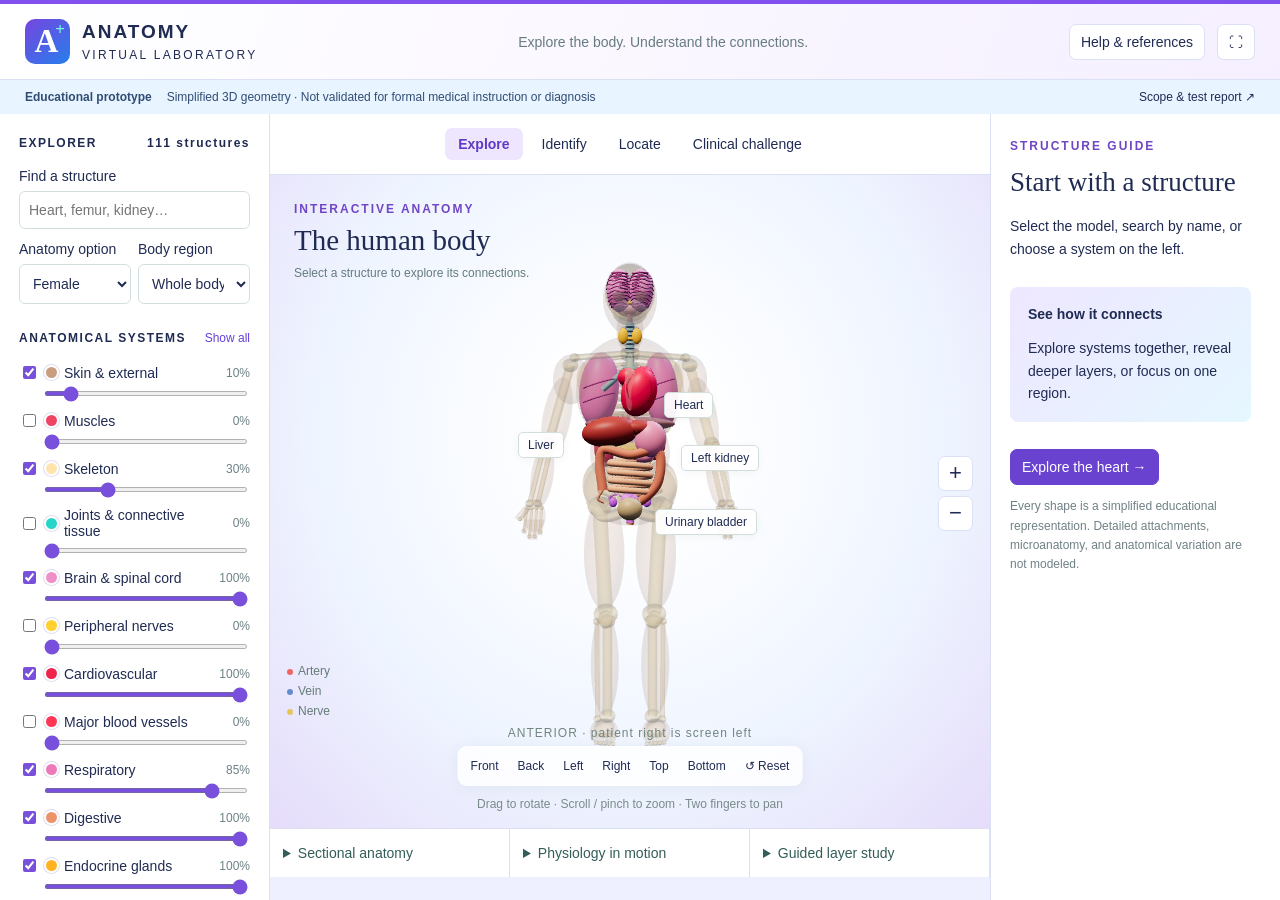
==== index.html @ be2815bd "ThinkBox AI Studios: Virtual Anatomy Laboratory (mirror of ChatGPT site, masked for public sharing)" ====
<!doctype html><html lang="en"><head><meta charset="utf-8"><meta name="viewport" content="width=device-width,initial-scale=1"><meta name="theme-color" content="#102f39"><title>Anatomy Laboratory • Interactive study</title><link rel="stylesheet" href="style.css"><script type="importmap">{"imports":{"three":"./three.module.js"}}</script></head><body>
<header><a class="brand" href="./"><span class="brandmark">A<span>+</span></span><span>ANATOMY<span class="brand-sub">VIRTUAL LABORATORY</span></span></a><div class="header-note">Explore the body. Understand the connections.</div><button id="help">Help & references</button><button id="fullscreen" title="Full screen">⛶</button></header>
<div class="notice"><b>Educational prototype</b><span>Simplified 3D geometry · Not validated for formal medical instruction or diagnosis</span><button id="report">Scope & test report ↗</button></div>
<main><aside class="left"><div class="section-heading"><span>EXPLORER</span><span id="count"></span></div><label for="search">Find a structure</label><input id="search" type="search" placeholder="Heart, femur, kidney…" autocomplete="off"><div id="results" class="results" hidden></div><div class="pair"><div><label for="sex">Anatomy option</label><select id="sex"><option value="female">Female</option><option value="male">Male</option></select></div><div><label for="region">Body region</label><select id="region"><option>Whole body</option><option>Head & neck</option><option>Thorax</option><option>Abdomen</option><option>Pelvis</option><option>Back</option><option>Upper limb</option><option>Lower limb</option><option>Brain</option><option>Spinal cord</option></select></div></div><div class="section-heading"><span>ANATOMICAL SYSTEMS</span><button id="all">Show all</button></div><div id="systems"></div><div class="pair"><button id="peel">Remove layer</button><button id="restore">Restore layers</button></div><div id="layernote" class="muted">Skin → muscle → skeleton → organs</div><div class="toggles"><label><input id="labels" type="checkbox" checked> Structure labels</label><label><input id="accessible" type="checkbox"> Colorblind palette</label></div><label for="explode">Exploded view <span id="explodeval">0%</span></label><input id="explode" type="range" min="0" max="100" value="0"><div class="pair"><button id="saveview">Save view</button><select id="saved" aria-label="Restore saved view"><option value="">Saved views</option></select></div><p id="savestatus" class="muted" aria-live="polite"></p></aside>
<section class="workspace"><nav class="modebar" aria-label="Learning modes"><button data-mode="explore" class="active">Explore</button><button data-mode="identify">Identify</button><button data-mode="locate">Locate</button><button data-mode="clinical">Clinical challenge</button></nav><div class="viewport" id="viewport" tabindex="0" aria-label="Interactive 3D anatomy. Drag to rotate; arrow keys rotate; plus and minus zoom."><div id="canvas"></div><div class="viewtitle"><span class="eyebrow">INTERACTIVE ANATOMY</span><h1 id="viewtitle">The human body</h1><p id="viewsubtitle">Select a structure to explore its connections.</p></div><div id="labelLayer"></div><span class="orientation" id="orientation">ANTERIOR · patient right is screen left</span><div class="viewtools"><button data-view="anterior">Front</button><button data-view="posterior">Back</button><button data-view="left">Left</button><button data-view="right">Right</button><button data-view="superior">Top</button><button data-view="inferior">Bottom</button><button id="reset">↺ Reset</button></div><div class="zoomtools"><button id="zoomin" aria-label="Zoom in">+</button><button id="zoomout" aria-label="Zoom out">−</button></div><div class="legend"><span><i style="background:#ed6565"></i>Artery</span><span><i style="background:#668bcc"></i>Vein</span><span><i style="background:#e6c65b"></i>Nerve</span></div><div class="canvas-hint">Drag to rotate · Scroll / pinch to zoom · Two fingers to pan</div><div id="error" hidden></div></div>
<div class="bottomtools"><details><summary>Sectional anatomy</summary><div class="toolcontent"><label for="plane">Cutting plane</label><select id="plane"><option value="off">Off</option><option value="sagittal">Sagittal</option><option value="coronal">Coronal</option><option value="axial">Transverse / axial</option><option value="oblique">Oblique</option></select><label for="slice">Plane position</label><input id="slice" type="range" min="-100" max="100" value="0"><label><input id="flip" type="checkbox"> Reverse retained side</label><p class="muted" id="slicenote">Geometric cutaway; no tissue texture, CT, or MRI simulation.</p></div></details><details><summary>Physiology in motion</summary><div class="toolcontent"><select id="animation" aria-label="Animation"><option value="breathing">Breathing</option><option value="heart">Heart contraction</option><option value="digestion">Digestive transit</option><option value="urine">Urine transport</option><option value="nerve">Nerve signal</option></select><div class="pair"><button id="play">▶ Play</button><button id="step">Step</button><button id="restartanim">↺</button></div><label for="speed">Playback speed</label><input id="speed" type="range" min="0.1" max="2" step="0.1" value="1"><p id="animnote">Schematic expansion of the lungs and descent of the diaphragm during inspiration.</p></div></details><details><summary>Guided layer study</summary><div class="toolcontent"><label for="dissectRegion">Study region</label><select id="dissectRegion"><option>Thorax</option><option>Abdomen</option><option>Pelvis</option><option>Upper limb</option><option>Lower limb</option><option>Head & neck</option><option>Brain</option><option>Spinal cord</option></select><button id="dissect">Begin / next layer</button><button id="dissectreset">Restart study</button><p id="dissectnote">A simplified layer sequence, not a surgical dissection simulation.</p></div></details></div></section>
<aside class="right"><div id="quizpanel" hidden><div class="section-heading">KNOWLEDGE CHECK <span id="score">0 / 0</span></div><div class="pair"><select id="difficulty" aria-label="Difficulty"><option value="beginner">Beginner</option><option value="intermediate">Intermediate</option><option value="advanced">Advanced</option></select><select id="quizfocus" aria-label="Quiz focus"><option value="all">All systems</option></select></div><p class="muted">The body-region menu also filters questions.</p><h2 id="question"></h2><div id="answers"></div><p id="feedback" aria-live="polite"></p><div class="pair"><button id="next" class="primary">Next question</button><button id="restartquiz">Restart</button></div><button id="review">Review missed questions</button><div id="missed"></div><hr></div><div id="info"><span class="eyebrow">STRUCTURE GUIDE</span><h2>Start with a structure</h2><p>Select the model, search by name, or choose a system on the left.</p><div class="intro-card"><b>See how it connects</b><p>Explore systems together, reveal deeper layers, or focus on one region.</p></div><button id="heartstart" class="primary">Explore the heart →</button><p class="muted">Every shape is a simplified educational representation. Detailed attachments, microanatomy, and anatomical variation are not modeled.</p></div></aside></main>
<dialog id="modal"><div class="dialoghead"><h2 id="modaltitle"></h2><button id="closemodal" aria-label="Close">✕</button></div><div id="modalbody"></div></dialog><script type="module" src="app.js"></script></body></html>
---- style.css ----
:root{font-family:Arial,Helvetica,sans-serif;color:#17343d;background:#edf2f2;font-size:16px;--ink:#17343d;--teal:#086e70;--line:#dce5e5}*{box-sizing:border-box}body{margin:0}button,input,select{font:inherit}button,select{cursor:pointer}button{background:#fff;border:1px solid var(--line);border-radius:7px;padding:9px 11px;color:var(--ink);font-size:.875rem;transition:background .16s}button:hover{background:#e7f2ef;border-color:#7bb8b1}button:focus-visible,input:focus-visible,select:focus-visible,summary:focus-visible{outline:3px solid #d58d28;outline-offset:2px}button.active,.primary{background:#126c68;color:white;border-color:#126c68}header{height:80px;display:flex;align-items:center;gap:12px;padding:0 25px;background:#fff;border-bottom:1px solid var(--line)}.brand{display:flex;align-items:center;gap:12px;color:var(--ink);text-decoration:none;letter-spacing:2px;font-weight:700;font-size:19px}.brandmark{background:#153d47;color:white;border-radius:10px;display:grid;place-items:center;width:45px;height:45px;position:relative;font-family:Georgia;font-size:33px}.brandmark span{font-size:17px;position:absolute;right:3px;top:1px;color:#8dd0c5}.brand-sub{display:block;font-size:12px;letter-spacing:2.3px;font-weight:400;margin-top:5px}.header-note{flex:1;text-align:center;font-size:14px;color:#667b81}.notice{padding:10px 25px;background:#e7eee8;display:flex;align-items:center;gap:15px;font-size:12px;color:#466052}.notice b{font-size:12px}.notice button{margin-left:auto;background:transparent;border:0;padding:0;font-size:12px}main{display:grid;grid-template-columns:270px minmax(400px,1fr) 290px;min-height:calc(100vh - 122px)}aside{padding:22px 19px;background:#fff}.left{border-right:1px solid var(--line)}.right{border-left:1px solid var(--line)}.section-heading{display:flex;justify-content:space-between;align-items:center;font-size:12px;font-weight:700;letter-spacing:1.5px;margin-bottom:18px}.section-heading button{padding:0;border:0;font-size:12px;letter-spacing:0;font-weight:400;color:var(--teal)}label{font-size:14px;display:block;margin:12px 0 7px}input[type=search],select{width:100%;border:1px solid #d3dfdf;border-radius:6px;background:white;color:var(--ink);padding:10px 9px;font-size:14px;min-width:0}input[type=range]{width:100%;accent-color:#147d77;margin:1px 0 12px}input[type=checkbox]{accent-color:#12716c}.pair{display:flex;gap:7px;align-items:center}.pair>div,.pair>select{flex:1;min-width:0}.pair button{flex:1}.pair+.section-heading{margin-top:27px}.system{margin:0 0 11px}.system-row{display:flex;align-items:center;gap:8px}.system-row label{display:flex;align-items:center;gap:7px;margin:0;flex:1;font-size:14px}.system input[type=range]{margin:5px 0 0 25px;width:calc(100% - 27px);height:5px}.system .pct{font-size:12px;color:#6d8186}.swatch{width:8px;height:8px;border-radius:50%;display:inline-block}.muted{font-size:12px;color:#708185;line-height:1.6}.toggles{margin:17px 0}#explodeval{float:right;font-size:12px}.results{max-height:250px;overflow:auto;margin-top:4px;border:1px solid var(--line)}.results button{display:block;width:100%;text-align:left;border:0;border-radius:0;padding:10px}.results small{display:block;color:#698086;margin-top:3px}.workspace{min-width:0;display:flex;flex-direction:column}.modebar{display:flex;justify-content:center;gap:6px;background:#fff;padding:14px 8px;border-bottom:1px solid var(--line)}.modebar button{border:0;background:transparent;font-size:14px;padding:8px 13px}.modebar button.active{background:#e4efec;color:#096760;font-weight:600}.viewport{position:relative;height:calc(100vh - 247px);min-height:600px;overflow:hidden;background:radial-gradient(ellipse at 50% 40%,#fdfefd 0%,#edf2f1 65%,#e4eceb 100%);touch-action:none}#canvas,#labelLayer{position:absolute;inset:0}#canvas canvas{display:block;width:100%;height:100%}#labelLayer{pointer-events:none}.model-label{position:absolute;background:#fffffff0;border:1px solid #d1dfdc;padding:5px 9px;border-radius:5px;font-size:12px;white-space:nowrap;box-shadow:0 2px 8px #1639320c;pointer-events:auto;max-width:165px;overflow:hidden;text-overflow:ellipsis}.model-label.selected{background:#176e67;color:#fff}.viewtitle{position:absolute;top:24px;left:24px;pointer-events:none;max-width:85%}.eyebrow{font-size:12px;letter-spacing:2px;font-weight:700;color:#59847c}h1{font-size:29px;font-family:Georgia,serif;font-weight:400;margin:7px 0}h2{font-family:Georgia,serif;font-weight:400;font-size:27px;line-height:1.2;margin:12px 0 17px}p{line-height:1.6;font-size:14px}.viewtitle p{font-size:12px;color:#657c7e;margin:0}.orientation{position:absolute;bottom:88px;left:0;right:0;text-align:center;font-size:12px;letter-spacing:1px;color:#70867f;pointer-events:none}.viewtools{position:absolute;bottom:42px;left:50%;transform:translateX(-50%);display:flex;gap:3px;background:#ffffffd9;padding:5px;border-radius:9px;box-shadow:0 2px 15px #264b4310;white-space:nowrap}.viewtools button{border:0;background:transparent;padding:8px;font-size:12px}.zoomtools{position:absolute;right:17px;top:43%;display:grid;gap:5px}.zoomtools button{width:35px;height:35px;padding:0;font-size:22px}.canvas-hint{position:absolute;bottom:17px;left:0;right:0;text-align:center;font-size:12px;color:#788b89;pointer-events:none}.legend{position:absolute;left:17px;bottom:110px;display:grid;gap:6px;font-size:12px;color:#657b77}.legend i{width:6px;height:6px;display:inline-block;border-radius:50%;margin-right:5px}.bottomtools{display:grid;grid-template-columns:repeat(3,1fr);background:white;border-top:1px solid var(--line)}details{padding:16px 13px;border-right:1px solid var(--line)}summary{font-size:14px;cursor:pointer;color:#335d58}.toolcontent{padding-top:13px}.toolcontent p{font-size:12px}.intro-card{background:#edf5f2;border-radius:8px;padding:18px;margin:27px 0}.intro-card b{font-size:14px}.intro-card p{margin-bottom:0}.right hr{border:0;border-top:1px solid var(--line);margin:24px 0}.info-tag{display:inline-block;color:#56786d;background:#eaf1ed;font-size:12px;padding:5px 8px;border-radius:4px;margin:7px 0 18px}.infoactions{display:flex;flex-wrap:wrap;gap:5px}.infoactions button{font-size:12px;padding:7px}.field{padding:12px 0;border-bottom:1px solid #ecf0ef}.field h3{font-size:12px;text-transform:uppercase;letter-spacing:1px;margin:0 0 5px;color:#6b817b}.field p{margin:0;font-size:14px;line-height:1.55}.field a,a{color:#096e72}.memory{background:#fff5df;padding:13px;border-radius:7px;margin-top:20px;font-size:13px;line-height:1.6}#answers button{width:100%;text-align:left;margin:5px 0}#feedback.correct{background:#e4f2e9;color:#24613c;padding:12px}#feedback.wrong{background:#ffefe9;color:#8d4026;padding:12px}#question{font-size:22px}#review{margin-top:10px;width:100%}#missed{font-size:13px}dialog{max-width:790px;width:calc(100% - 35px);max-height:85vh;border:0;border-radius:14px;padding:25px;color:#193c42;box-shadow:0 24px 80px #001a2950}dialog::backdrop{background:#0b263c80}.dialoghead{display:flex;justify-content:space-between;align-items:center}.dialoghead h2{margin:0 0 15px}.dialoghead button{align-self:start}dialog p,dialog li{font-size:14px;line-height:1.7}dialog table{border-collapse:collapse;width:100%;font-size:13px}dialog td,dialog th{text-align:left;border-bottom:1px solid #dde6e2;padding:10px}dialog h3{font-size:16px;margin-top:24px}#error{position:absolute;inset:150px 30px auto;background:#fff5df;padding:20px;border:1px solid #d9ab59;border-radius:8px}body.cb .swatch{border:1px solid #253b4a}button:disabled{opacity:.6;cursor:default}@media(min-width:1500px){main{grid-template-columns:290px minmax(400px,1fr) 330px}aside{padding:26px}.viewport{min-height:700px}}@media(max-width:1100px){main{grid-template-columns:235px minmax(360px,1fr)}.right{grid-column:1/-1;border-top:1px solid var(--line)}.right #info{max-width:900px;margin:auto}.viewport{height:720px}.header-note{font-size:12px}.viewtools button{padding:7px 5px}}@media(max-width:650px){header{height:70px;padding:0 13px}.brand{font-size:15px}.brand-sub{font-size:8px}.header-note{display:none}header>button{margin-left:auto;padding:8px;font-size:12px}header>button:last-child{margin-left:0}.notice{padding:9px 12px;gap:7px;flex-wrap:wrap}.notice span{font-size:12px}.notice button{margin-left:0}main{display:flex;flex-direction:column}.workspace{order:0}.left{order:1}.right{order:2}.viewport{height:650px;min-height:550px}.viewtitle{left:17px;top:20px}.modebar{gap:0;padding:11px 2px}.modebar button{font-size:12px;padding:8px 10px}.bottomtools{grid-template-columns:1fr}.bottomtools details{border-bottom:1px solid var(--line)}.viewtools{gap:0}.viewtools button{font-size:12px;padding:7px}.legend{bottom:116px}.left #systems{display:grid;grid-template-columns:1fr 1fr;gap:10px 15px}.left,.right{padding:20px}.viewtitle h1{font-size:27px}.canvas-hint{font-size:12px}.pair select{font-size:13px}}
@media(min-width:1101px){aside{max-height:calc(100vh - 114px);overflow-y:auto;scrollbar-width:thin}.viewport{min-height:550px}.right{scrollbar-gutter:stable}}@media(max-width:650px){aside{max-height:none}}

/* Vibrant laboratory palette with crisp, readable controls. */
:root{--ink:#202b53;--teal:#6540d7;--line:#dce0f4;color:var(--ink);background:#eef0ff}
header{border-top:4px solid #8051ef;background:linear-gradient(110deg,#fff,#f5efff)}
.brandmark{background:linear-gradient(140deg,#7745df,#267eec)}.brandmark span{color:#72ffdf}
.notice{background:#e8f4ff;color:#314d73}
button.active,.primary{background:#6942cf;border-color:#6942cf;color:#fff}
button:hover{background:#f0eaff;border-color:#9a79ef}
.modebar button.active{background:#eee6ff;color:#6038c3}
input[type=range],input[type=checkbox]{accent-color:#7950dc}
.viewport{background:radial-gradient(ellipse at 50% 40%,#ffffff 15%,#eef4ff 62%,#e5dcfa 100%)}
.eyebrow{color:#7046c5}.intro-card{background:linear-gradient(135deg,#eee7ff,#e5f7ff)}
.info-tag{background:#eee7ff;color:#6041a7}.model-label.selected{background:#7042d0}
.swatch{width:11px;height:11px;box-shadow:0 0 0 2px #ffffff,0 0 0 3px #e1dcef}
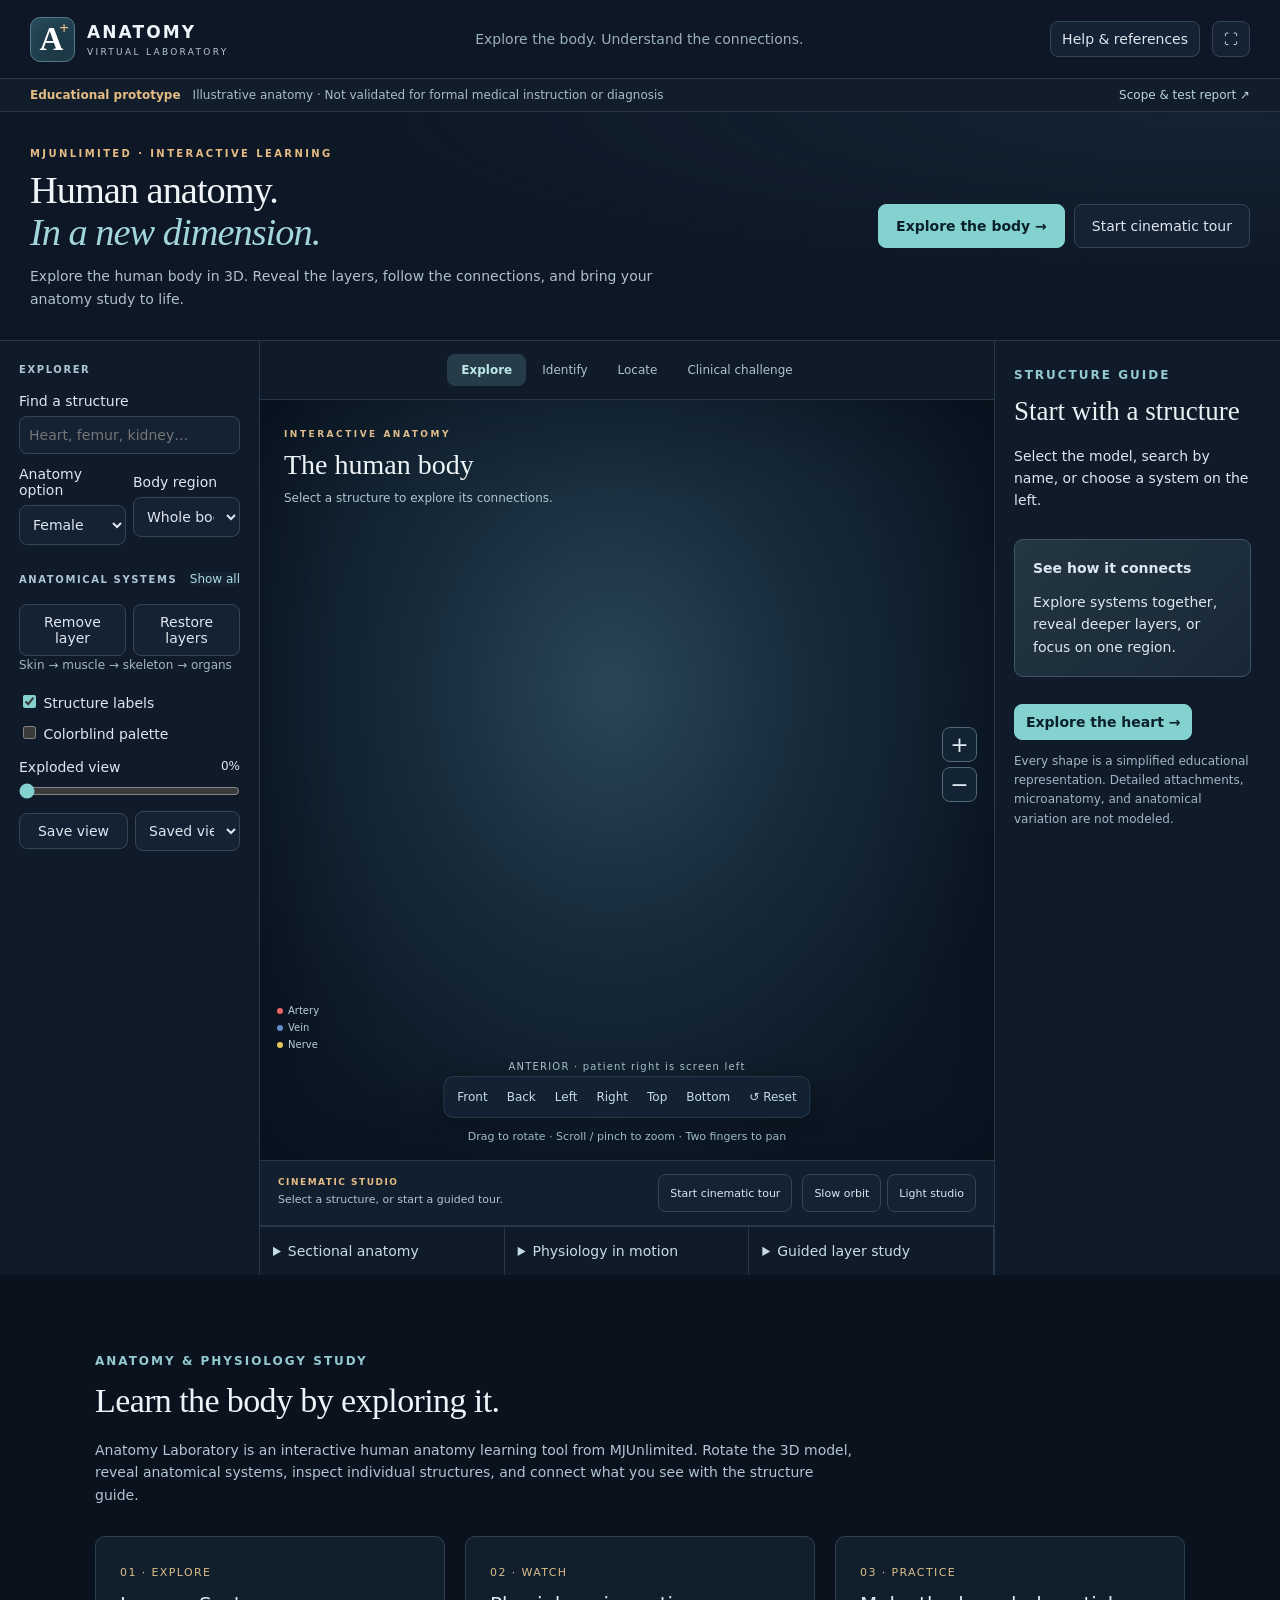
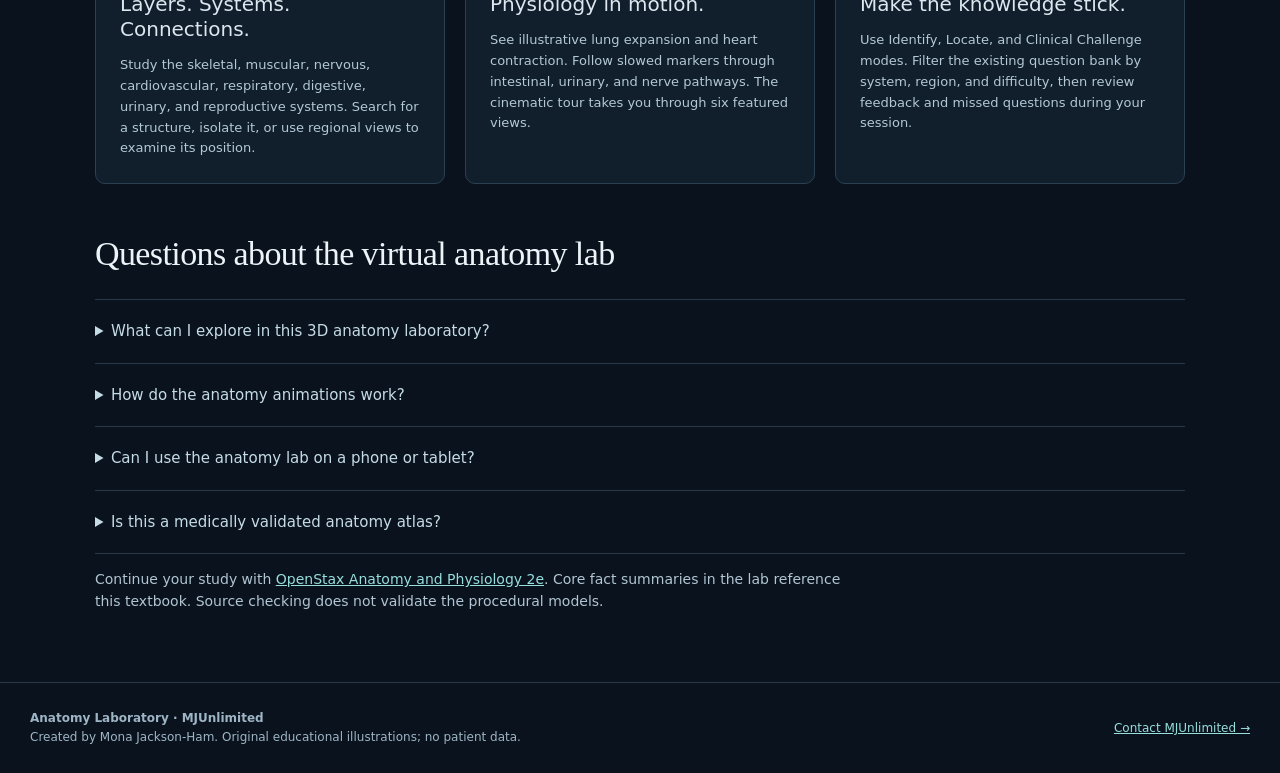
==== commit 2596c1a7: "Update to 3D Anatomy Laboratory build (cinematic tour, physiology animations, inline scope report)" ====
--- a/index.html
+++ b/index.html
@@ -1,8 +1,23 @@
-<!doctype html><html lang="en"><head><meta charset="utf-8"><meta name="viewport" content="width=device-width,initial-scale=1"><meta name="theme-color" content="#102f39"><title>Anatomy Laboratory • Interactive study</title><link rel="stylesheet" href="style.css"><script type="importmap">{"imports":{"three":"./three.module.js"}}</script></head><body>
+<!doctype html><html lang="en"><head><meta charset="utf-8"><meta name="viewport" content="width=device-width,initial-scale=1"><meta name="theme-color" content="#0d1725"><title>3D Anatomy Laboratory | Interactive Human Anatomy | MJUnlimited</title>
+<meta name="description" content="Explore human anatomy in an interactive 3D laboratory. Reveal body systems, study organs, watch physiology animations, and test your knowledge with anatomy quizzes.">
+<meta name="robots" content="index,follow,max-image-preview:large">
+<meta name="author" content="Mona Jackson-Ham">
+<link rel="canonical" href="https://anatomy.mjunlimitedessentialmktg.com/">
+<meta property="og:type" content="website"><meta property="og:site_name" content="Anatomy Laboratory">
+<meta property="og:title" content="3D Anatomy Laboratory — Explore the Human Body">
+<meta property="og:description" content="Explore human anatomy in an interactive 3D laboratory. Reveal body systems, study organs, watch physiology animations, and test your knowledge with anatomy quizzes."><meta property="og:url" content="https://anatomy.mjunlimitedessentialmktg.com/">
+<meta property="og:image" content="https://anatomy.mjunlimitedessentialmktg.com/anatomy-preview.png"><meta property="og:image:width" content="1200"><meta property="og:image:height" content="630"><meta property="og:image:alt" content="Anatomy Laboratory: interactive 3D human anatomy with organs and body systems">
+<meta name="twitter:card" content="summary_large_image"><meta name="twitter:title" content="3D Anatomy Laboratory"><meta name="twitter:description" content="Explore human anatomy in an interactive 3D laboratory. Reveal body systems, study organs, watch physiology animations, and test your knowledge with anatomy quizzes."><meta name="twitter:image" content="https://anatomy.mjunlimitedessentialmktg.com/anatomy-preview.png">
+<link rel="icon" href="favicon.svg" type="image/svg+xml"><link rel="stylesheet" href="style.css"><link rel="stylesheet" href="cinematic.css"><script type="importmap">{"imports":{"three":"./three.module.js"}}</script><script type="application/ld+json">{"@context": "https://schema.org", "@graph": [{"@type": "WebSite", "@id": "https://anatomy.mjunlimitedessentialmktg.com/#website", "url": "https://anatomy.mjunlimitedessentialmktg.com/", "name": "Anatomy Laboratory", "publisher": {"@type": "Organization", "name": "MJUnlimited"}}, {"@type": "WebApplication", "@id": "https://anatomy.mjunlimitedessentialmktg.com/#application", "url": "https://anatomy.mjunlimitedessentialmktg.com/", "name": "Anatomy Laboratory", "applicationCategory": "EducationalApplication", "operatingSystem": "Web browser", "inLanguage": "en", "description": "Explore human anatomy in an interactive 3D laboratory. Reveal body systems, study organs, watch physiology animations, and test your knowledge with anatomy quizzes.", "isAccessibleForFree": true, "creator": {"@type": "Person", "name": "Mona Jackson-Ham"}, "featureList": ["Interactive 3D anatomy", "Body-system layer controls", "Physiology animations", "Anatomy quizzes", "Cinematic guided tour"]}, {"@type": "FAQPage", "@id": "https://anatomy.mjunlimitedessentialmktg.com/#faq", "mainEntity": [{"@type": "Question", "name": "What can I explore in this 3D anatomy laboratory?", "acceptedAnswer": {"@type": "Answer", "text": "Explore selectable organs, muscles, bones, nerves, blood vessels, and reproductive structures. Use system opacity controls, body-region views, search, and structure cards to study their relationships."}}, {"@type": "Question", "name": "How do the anatomy animations work?", "acceptedAnswer": {"@type": "Answer", "text": "Play illustrative breathing, heart contraction, digestive transit, urine transport, and nerve signal animations. Pause, restart, step through a stage, or adjust the playback speed."}}, {"@type": "Question", "name": "Can I use the anatomy lab on a phone or tablet?", "acceptedAnswer": {"@type": "Answer", "text": "Yes. Drag with one finger to rotate the model, pinch to zoom, and use two fingers to pan. On a desktop, use the mouse or keyboard controls. A compatibility renderer is available when WebGL cannot be used."}}, {"@type": "Question", "name": "Is this a medically validated anatomy atlas?", "acceptedAnswer": {"@type": "Answer", "text": "No. The models and motion are educational illustrations with simplified geometry. They have not been validated for formal medical instruction, assessment, diagnosis, or patient care. Use the included references and qualified instruction for further study."}}]}]}</script></head><body><a class="skip-link" href="#viewport">Skip to the anatomy viewer</a>
 <header><a class="brand" href="./"><span class="brandmark">A<span>+</span></span><span>ANATOMY<span class="brand-sub">VIRTUAL LABORATORY</span></span></a><div class="header-note">Explore the body. Understand the connections.</div><button id="help">Help & references</button><button id="fullscreen" title="Full screen">⛶</button></header>
-<div class="notice"><b>Educational prototype</b><span>Simplified 3D geometry · Not validated for formal medical instruction or diagnosis</span><button id="report">Scope & test report ↗</button></div>
-<main><aside class="left"><div class="section-heading"><span>EXPLORER</span><span id="count"></span></div><label for="search">Find a structure</label><input id="search" type="search" placeholder="Heart, femur, kidney…" autocomplete="off"><div id="results" class="results" hidden></div><div class="pair"><div><label for="sex">Anatomy option</label><select id="sex"><option value="female">Female</option><option value="male">Male</option></select></div><div><label for="region">Body region</label><select id="region"><option>Whole body</option><option>Head & neck</option><option>Thorax</option><option>Abdomen</option><option>Pelvis</option><option>Back</option><option>Upper limb</option><option>Lower limb</option><option>Brain</option><option>Spinal cord</option></select></div></div><div class="section-heading"><span>ANATOMICAL SYSTEMS</span><button id="all">Show all</button></div><div id="systems"></div><div class="pair"><button id="peel">Remove layer</button><button id="restore">Restore layers</button></div><div id="layernote" class="muted">Skin → muscle → skeleton → organs</div><div class="toggles"><label><input id="labels" type="checkbox" checked> Structure labels</label><label><input id="accessible" type="checkbox"> Colorblind palette</label></div><label for="explode">Exploded view <span id="explodeval">0%</span></label><input id="explode" type="range" min="0" max="100" value="0"><div class="pair"><button id="saveview">Save view</button><select id="saved" aria-label="Restore saved view"><option value="">Saved views</option></select></div><p id="savestatus" class="muted" aria-live="polite"></p></aside>
-<section class="workspace"><nav class="modebar" aria-label="Learning modes"><button data-mode="explore" class="active">Explore</button><button data-mode="identify">Identify</button><button data-mode="locate">Locate</button><button data-mode="clinical">Clinical challenge</button></nav><div class="viewport" id="viewport" tabindex="0" aria-label="Interactive 3D anatomy. Drag to rotate; arrow keys rotate; plus and minus zoom."><div id="canvas"></div><div class="viewtitle"><span class="eyebrow">INTERACTIVE ANATOMY</span><h1 id="viewtitle">The human body</h1><p id="viewsubtitle">Select a structure to explore its connections.</p></div><div id="labelLayer"></div><span class="orientation" id="orientation">ANTERIOR · patient right is screen left</span><div class="viewtools"><button data-view="anterior">Front</button><button data-view="posterior">Back</button><button data-view="left">Left</button><button data-view="right">Right</button><button data-view="superior">Top</button><button data-view="inferior">Bottom</button><button id="reset">↺ Reset</button></div><div class="zoomtools"><button id="zoomin" aria-label="Zoom in">+</button><button id="zoomout" aria-label="Zoom out">−</button></div><div class="legend"><span><i style="background:#ed6565"></i>Artery</span><span><i style="background:#668bcc"></i>Vein</span><span><i style="background:#e6c65b"></i>Nerve</span></div><div class="canvas-hint">Drag to rotate · Scroll / pinch to zoom · Two fingers to pan</div><div id="error" hidden></div></div>
-<div class="bottomtools"><details><summary>Sectional anatomy</summary><div class="toolcontent"><label for="plane">Cutting plane</label><select id="plane"><option value="off">Off</option><option value="sagittal">Sagittal</option><option value="coronal">Coronal</option><option value="axial">Transverse / axial</option><option value="oblique">Oblique</option></select><label for="slice">Plane position</label><input id="slice" type="range" min="-100" max="100" value="0"><label><input id="flip" type="checkbox"> Reverse retained side</label><p class="muted" id="slicenote">Geometric cutaway; no tissue texture, CT, or MRI simulation.</p></div></details><details><summary>Physiology in motion</summary><div class="toolcontent"><select id="animation" aria-label="Animation"><option value="breathing">Breathing</option><option value="heart">Heart contraction</option><option value="digestion">Digestive transit</option><option value="urine">Urine transport</option><option value="nerve">Nerve signal</option></select><div class="pair"><button id="play">▶ Play</button><button id="step">Step</button><button id="restartanim">↺</button></div><label for="speed">Playback speed</label><input id="speed" type="range" min="0.1" max="2" step="0.1" value="1"><p id="animnote">Schematic expansion of the lungs and descent of the diaphragm during inspiration.</p></div></details><details><summary>Guided layer study</summary><div class="toolcontent"><label for="dissectRegion">Study region</label><select id="dissectRegion"><option>Thorax</option><option>Abdomen</option><option>Pelvis</option><option>Upper limb</option><option>Lower limb</option><option>Head & neck</option><option>Brain</option><option>Spinal cord</option></select><button id="dissect">Begin / next layer</button><button id="dissectreset">Restart study</button><p id="dissectnote">A simplified layer sequence, not a surgical dissection simulation.</p></div></details></div></section>
+<div class="notice"><b>Educational prototype</b><span>Illustrative anatomy · Not validated for formal medical instruction or diagnosis</span><button id="report">Scope & test report ↗</button></div>
+<section class="lab-intro" aria-labelledby="page-title"><div><span class="eyebrow">MJUNLIMITED · INTERACTIVE LEARNING</span><h1 id="page-title">Human anatomy.<br><em>In a new dimension.</em></h1><p>Explore the human body in 3D. Reveal the layers, follow the connections, and bring your anatomy study to life.</p></div><div class="intro-actions"><button id="hero-explore" class="primary">Explore the body →</button><button id="hero-tour">Start cinematic tour</button></div></section><main><aside class="left"><div class="section-heading"><span>EXPLORER</span><span id="count"></span></div><label for="search">Find a structure</label><input id="search" type="search" placeholder="Heart, femur, kidney…" autocomplete="off"><div id="results" class="results" hidden></div><div class="pair"><div><label for="sex">Anatomy option</label><select id="sex"><option value="female">Female</option><option value="male">Male</option></select></div><div><label for="region">Body region</label><select id="region"><option>Whole body</option><option>Head & neck</option><option>Thorax</option><option>Abdomen</option><option>Pelvis</option><option>Back</option><option>Upper limb</option><option>Lower limb</option><option>Brain</option><option>Spinal cord</option></select></div></div><div class="section-heading"><span>ANATOMICAL SYSTEMS</span><button id="all">Show all</button></div><div id="systems"></div><div class="pair"><button id="peel">Remove layer</button><button id="restore">Restore layers</button></div><div id="layernote" class="muted">Skin → muscle → skeleton → organs</div><div class="toggles"><label><input id="labels" type="checkbox" checked> Structure labels</label><label><input id="accessible" type="checkbox"> Colorblind palette</label></div><label for="explode">Exploded view <span id="explodeval">0%</span></label><input id="explode" type="range" min="0" max="100" value="0"><div class="pair"><button id="saveview">Save view</button><select id="saved" aria-label="Restore saved view"><option value="">Saved views</option></select></div><p id="savestatus" class="muted" aria-live="polite"></p></aside>
+<section class="workspace"><nav class="modebar" aria-label="Learning modes"><button data-mode="explore" class="active">Explore</button><button data-mode="identify">Identify</button><button data-mode="locate">Locate</button><button data-mode="clinical">Clinical challenge</button></nav><div class="viewport" id="viewport" tabindex="0" aria-label="Interactive 3D anatomy. Drag to rotate; arrow keys rotate; plus and minus zoom."><div id="canvas"></div><div class="viewtitle"><span class="eyebrow">INTERACTIVE ANATOMY</span><h2 id="viewtitle">The human body</h2><p id="viewsubtitle">Select a structure to explore its connections.</p></div><div id="labelLayer"></div><span class="orientation" id="orientation">ANTERIOR · patient right is screen left</span><div class="viewtools"><button data-view="anterior">Front</button><button data-view="posterior">Back</button><button data-view="left">Left</button><button data-view="right">Right</button><button data-view="superior">Top</button><button data-view="inferior">Bottom</button><button id="reset">↺ Reset</button></div><div class="zoomtools"><button id="zoomin" aria-label="Zoom in">+</button><button id="zoomout" aria-label="Zoom out">−</button></div><div class="legend"><span><i style="background:#ed6565"></i>Artery</span><span><i style="background:#668bcc"></i>Vein</span><span><i style="background:#e6c65b"></i>Nerve</span></div><div class="canvas-hint">Drag to rotate · Scroll / pinch to zoom · Two fingers to pan</div><div id="error" hidden></div></div>
+<div class="cinematic-bar"><div class="tour-copy"><b id="tour-step">Cinematic studio</b><p id="tour-status" aria-live="polite">Select a structure, or start a guided tour.</p></div><button id="tour-toggle" aria-pressed="false">Start cinematic tour</button><div class="studio-actions"><button id="orbit-toggle" aria-pressed="false">Slow orbit</button><button id="studio-toggle" aria-pressed="false">Light studio</button></div></div><div class="bottomtools"><details><summary>Sectional anatomy</summary><div class="toolcontent"><label for="plane">Cutting plane</label><select id="plane"><option value="off">Off</option><option value="sagittal">Sagittal</option><option value="coronal">Coronal</option><option value="axial">Transverse / axial</option><option value="oblique">Oblique</option></select><label for="slice">Plane position</label><input id="slice" type="range" min="-100" max="100" value="0"><label><input id="flip" type="checkbox"> Reverse retained side</label><p class="muted" id="slicenote">Geometric cutaway with uncapped surfaces. No CT or MRI simulation.</p></div></details><details><summary>Physiology in motion</summary><div class="toolcontent"><select id="animation" aria-label="Animation"><option value="breathing">Breathing</option><option value="heart">Heart contraction</option><option value="digestion">Digestive transit</option><option value="urine">Urine transport</option><option value="nerve">Nerve signal</option></select><div class="pair"><button id="play">▶ Play</button><button id="step">Step</button><button id="restartanim">↺</button></div><label for="speed">Playback speed</label><input id="speed" type="range" min="0.1" max="2" step="0.1" value="1"><p id="animnote">Schematic expansion of the lungs and descent of the diaphragm during inspiration.</p></div></details><details><summary>Guided layer study</summary><div class="toolcontent"><label for="dissectRegion">Study region</label><select id="dissectRegion"><option>Thorax</option><option>Abdomen</option><option>Pelvis</option><option>Upper limb</option><option>Lower limb</option><option>Head & neck</option><option>Brain</option><option>Spinal cord</option></select><button id="dissect">Begin / next layer</button><button id="dissectreset">Restart study</button><p id="dissectnote">A simplified layer sequence, not a surgical dissection simulation.</p></div></details></div></section>
 <aside class="right"><div id="quizpanel" hidden><div class="section-heading">KNOWLEDGE CHECK <span id="score">0 / 0</span></div><div class="pair"><select id="difficulty" aria-label="Difficulty"><option value="beginner">Beginner</option><option value="intermediate">Intermediate</option><option value="advanced">Advanced</option></select><select id="quizfocus" aria-label="Quiz focus"><option value="all">All systems</option></select></div><p class="muted">The body-region menu also filters questions.</p><h2 id="question"></h2><div id="answers"></div><p id="feedback" aria-live="polite"></p><div class="pair"><button id="next" class="primary">Next question</button><button id="restartquiz">Restart</button></div><button id="review">Review missed questions</button><div id="missed"></div><hr></div><div id="info"><span class="eyebrow">STRUCTURE GUIDE</span><h2>Start with a structure</h2><p>Select the model, search by name, or choose a system on the left.</p><div class="intro-card"><b>See how it connects</b><p>Explore systems together, reveal deeper layers, or focus on one region.</p></div><button id="heartstart" class="primary">Explore the heart →</button><p class="muted">Every shape is a simplified educational representation. Detailed attachments, microanatomy, and anatomical variation are not modeled.</p></div></aside></main>
-<dialog id="modal"><div class="dialoghead"><h2 id="modaltitle"></h2><button id="closemodal" aria-label="Close">✕</button></div><div id="modalbody"></div></dialog><script type="module" src="app.js"></script></body></html>
+<section class="study-content" id="anatomy-study" aria-labelledby="study-heading"><span class="eyebrow">ANATOMY & PHYSIOLOGY STUDY</span><h2 id="study-heading">Learn the body by exploring it.</h2><p>Anatomy Laboratory is an interactive human anatomy learning tool from MJUnlimited. Rotate the 3D model, reveal anatomical systems, inspect individual structures, and connect what you see with the structure guide.</p><div class="study-grid"><article><span>01 · EXPLORE</span><h3>Layers. Systems. Connections.</h3><p>Study the skeletal, muscular, nervous, cardiovascular, respiratory, digestive, urinary, and reproductive systems. Search for a structure, isolate it, or use regional views to examine its position.</p></article><article><span>02 · WATCH</span><h3>Physiology in motion.</h3><p>See illustrative lung expansion and heart contraction. Follow slowed markers through intestinal, urinary, and nerve pathways. The cinematic tour takes you through six featured views.</p></article><article><span>03 · PRACTICE</span><h3>Make the knowledge stick.</h3><p>Use Identify, Locate, and Clinical Challenge modes. Filter the existing question bank by system, region, and difficulty, then review feedback and missed questions during your session.</p></article></div><h2>Questions about the virtual anatomy lab</h2><div class="faq"><details><summary>What can I explore in this 3D anatomy laboratory?</summary><p>Explore selectable organs, muscles, bones, nerves, blood vessels, and reproductive structures. Use system opacity controls, body-region views, search, and structure cards to study their relationships.</p></details><details><summary>How do the anatomy animations work?</summary><p>Play illustrative breathing, heart contraction, digestive transit, urine transport, and nerve signal animations. Pause, restart, step through a stage, or adjust the playback speed.</p></details><details><summary>Can I use the anatomy lab on a phone or tablet?</summary><p>Yes. Drag with one finger to rotate the model, pinch to zoom, and use two fingers to pan. On a desktop, use the mouse or keyboard controls. A compatibility renderer is available when WebGL cannot be used.</p></details><details><summary>Is this a medically validated anatomy atlas?</summary><p>No. The models and motion are educational illustrations with simplified geometry. They have not been validated for formal medical instruction, assessment, diagnosis, or patient care. Use the included references and qualified instruction for further study.</p></details></div><p>Continue your study with <a href="https://openstax.org/details/books/anatomy-and-physiology-2e" target="_blank" rel="noopener">OpenStax Anatomy and Physiology 2e</a>. Core fact summaries in the lab reference this textbook. Source checking does not validate the procedural models.</p></section><footer class="site-footer"><p><strong>Anatomy Laboratory · MJUnlimited</strong><br>Created by Mona Jackson-Ham. Original educational illustrations; no patient data.</p><a href="mailto:Admin@mjunlimitedessentialmktg.com">Contact MJUnlimited →</a></footer><dialog id="modal"><div class="dialoghead"><h2 id="modaltitle"></h2><button id="closemodal" aria-label="Close">✕</button></div><div id="modalbody"></div></dialog><template id="scope-report"><p><b>Anatomy Laboratory — model scope and validation</b><br>Original procedural educational illustrations. No patient data, scanned anatomy, or licensed clinical atlas is included.</p>
+<h3>Available in this version</h3><ul><li>111 selectable structure groups across 15 system controls, composed of 588 meshes and approximately 540,000 triangles.</li><li>Sculpted illustrative organ contours, procedural tissue surface detail, physical materials, directional studio lighting, and WebGL soft shadows.</li><li>A six-stop cinematic tour, optional slow orbit, light/dark studio backgrounds, and eased camera transitions. Automatic orbit respects reduced-motion preferences.</li><li>Rotation, pan, zoom, six directional views, region presets, search, structure information, focus, isolation, hiding, transparency, and browser-local saved views.</li><li>Layer removal, guided regional layer studies, exploded views, and uncapped sagittal, coronal, transverse, and oblique clipping.</li><li>Five illustrative physiology animations with play, pause, restart, speed, and step controls. Heart motion is an illustrative contraction rhythm, not a clinical beat model.</li><li>Explore, Identify, Locate, and Clinical Challenge modes with 13 referenced quiz topics, difficulty/system/region filters, session score, feedback, and missed-question review.</li><li>Search-friendly page text, descriptive metadata, canonical URL, social preview metadata, structured WebSite/WebApplication/FAQ data, robots.txt, and sitemap.xml on the hosted site.</li></ul>
+<h3>Model limitations</h3><p>The geometry is simplified and has not been medically validated. Texture and relief illustrate surfaces rather than microscopic tissue. Reproductive examples share one external body envelope. Internal organ sections, complete vasculature, fascia, deep muscles, detailed attachment footprints, diagnostic imaging, and patient-specific anatomical variation are not represented. Guided layers are visibility sequences, not a surgical dissection.</p>
+<h3>Validation for this upgrade</h3><p>The existing eleven automated checks passed for structure identity, system coverage, finite geometry, quiz targets and filtering, scoring, shuffle integrity, clipping planes, laterality/renal asymmetry, and import availability. Additional checks passed for camera easing, cancellation, reduced-motion behavior, sculpted geometry, physical tissue materials, shared texture caching, semantic headings, structured data, and cinematic control elements. Node syntax checks passed. Offline compatibility renders of the body and heart were inspected. Live WebGL rendering, browser layout, touch gestures, and cross-browser performance were not verified in this environment.</p>
+<h3>Controls and educational use</h3><p>Drag to rotate, scroll or pinch to zoom, and right-drag or use two fingers to pan. Focus the viewer for arrow-key rotation, Shift+up/down panning, +/− zoom, and R reset. Start the cinematic tour for featured views, or use Slow orbit. A manual interaction stops cinematic camera motion. A compatibility Canvas renderer is available without WebGL, with reduced surface and lighting detail.</p><p>Consult the references under Help &amp; references. A qualified anatomy educator must review the models, fact cards, and assessments before formal medical instruction or assessment. This tool is not intended for diagnosis or patient care.</p>
+</template><script type="module" src="app.js"></script><script>(function(){function c(){var b=a.contentDocument||(a.contentWindow&&a.contentWindow.document);if(b){var d=b.createElement('script');d.innerHTML="window.__CF$cv$params={r:'a48abbb00af5dff2',t:'MTc5MTY4ODg3MA=='};var a=document.createElement('script');a.src='/cdn-cgi/challenge-platform/scripts/jsd/main.js';document.getElementsByTagName('head')[0].appendChild(a);";b.getElementsByTagName('head')[0].appendChild(d)}}if(document.body){var a=document.createElement('iframe');a.height=1;a.width=1;a.style.position='absolute';a.style.top=0;a.style.left=0;a.style.border='none';a.style.visibility='hidden';document.body.appendChild(a);if('loading'!==document.readyState)c();else if(window.addEventListener)document.addEventListener('DOMContentLoaded',c);else{var e=document.onreadystatechange||function(){};document.onreadystatechange=function(b){e(b);'loading'!==document.readyState&&(document.onreadystatechange=e,c())}}}})();</script></body></html>
--- a/cinematic.css
+++ b/cinematic.css
@@ -0,0 +1,7 @@
+/* Midnight studio. Clinical controls stay high contrast. */
+:root{font-family:Inter,ui-sans-serif,system-ui,-apple-system,BlinkMacSystemFont,'Segoe UI',sans-serif;--ink:#dce7ef;--teal:#83d2cf;--line:#263849;color:var(--ink);background:#0a121e;color-scheme:dark}
+body{background:#0a121e}a{color:#97dedd}button,select,input[type=search]{background:#152233;color:#dce7ef;border-color:#334658;border-radius:8px}button:hover{background:#23354a;border-color:#91bac6}button.active,.primary{background:#83d2cf;border-color:#83d2cf;color:#0b2129;font-weight:650}button:focus-visible,input:focus-visible,select:focus-visible,summary:focus-visible,a:focus-visible{outline:3px solid #e4bc84;outline-offset:3px}input[type=range],input[type=checkbox]{accent-color:#83d2cf}header{height:79px;padding:0 30px;background:#0d1725;border-top:0;border-color:var(--line)}.brand{color:#edf5fa;font-size:17px;letter-spacing:2.1px}.brandmark{background:linear-gradient(140deg,#254657,#18313f);border:1px solid #577b86;box-shadow:inset 0 0 17px #85d4cf12}.brandmark span{color:#e4bc84}.brand-sub{font-size:9px;letter-spacing:2.3px;color:#b3c8d4}.header-note{color:#99b0bd}.notice{background:#111d2b;color:#a8bcc8;border-bottom:1px solid var(--line);gap:12px;padding:9px 30px}.notice b{color:#e4bc84}.notice button{color:#bad4df}
+.skip-link{position:fixed;top:-100px;left:16px;padding:12px 18px;background:#83d2cf;color:#102331;z-index:100}.skip-link:focus{top:12px}.lab-intro{padding:30px;display:flex;justify-content:space-between;gap:24px;align-items:center;background:radial-gradient(ellipse at 95% 0%,#1c354566,transparent 55%),#0d1725;border-bottom:1px solid var(--line)}.lab-intro h1{font:400 clamp(27px,3vw,42px)/1.1 Georgia,serif;color:#eff4f7;margin:8px 0 12px;letter-spacing:-1px}.lab-intro h1 em{font-weight:400;color:#a2d6db}.lab-intro p{color:#afc0ce;font-size:14px;margin:0;max-width:650px}.lab-intro .eyebrow{color:#e4bc84;font-size:10px;letter-spacing:2.4px}.intro-actions{display:flex;gap:9px;white-space:nowrap;flex-wrap:wrap}.intro-actions button{padding:12px 17px;min-height:44px}.eyebrow{color:#93c9d0}main{grid-template-columns:260px minmax(370px,1fr) 286px;min-height:0}aside{background:#101b2a;padding:23px 19px}.left,.right{border-color:var(--line)}.section-heading{font-size:10px;letter-spacing:1.6px;color:#adc6d4}.section-heading button{color:#a7dcd8}.muted{color:#a1b5c3}.system-row label{font-size:12px}.system .pct,.results small{color:#acbfcc}.swatch{width:9px;height:9px;box-shadow:0 0 0 2px #101b2a,0 0 0 3px #334759}.system{margin-bottom:14px}.modebar{background:#101b2a;border-color:var(--line);padding:13px 4px;gap:2px}.modebar button{color:#acc1ce;font-size:12px;padding:9px 14px}.modebar button.active{background:#263d49;color:#bce9e6}.viewport{height:760px;min-height:660px;background:radial-gradient(ellipse at 48% 38%,#2a4656 0%,#172b3b 36%,#0c1825 75%)}.viewport:after{content:'';position:absolute;inset:0;pointer-events:none;box-shadow:inset 0 0 100px #02081266}.viewtitle{z-index:1;top:22px;left:24px}.viewtitle h2{font-family:Georgia,serif;font-size:28px;font-weight:400;color:#edf4f7;margin:7px 0}.viewtitle p{color:#aec5d0}.viewtitle .eyebrow{font-size:9px;letter-spacing:2.5px;color:#dfbd8b}.model-label{background:#142a38e8;border-color:#64879970;color:#dcebf0;font-size:11px;box-shadow:0 4px 12px #0003;padding:7px 11px;backdrop-filter:blur(10px)}.model-label.selected{background:#d8b47e;color:#14212a;border-color:#e4c99f}.viewtools{background:#142333ed;border:1px solid #46617460;z-index:2;box-shadow:0 4px 20px #0004;border-radius:10px}.viewtools button{color:#c5dbe4}.orientation{color:#abc3cf;font-size:10px;letter-spacing:1.2px;z-index:2}.canvas-hint{color:#a0b9c7;font-size:11px;z-index:2}.legend{color:#b9cdd7;font-size:10px;z-index:2}.zoomtools{z-index:2}.zoomtools button{background:#132636d9;border-color:#506879}.bottomtools{background:#101b2a;border-color:var(--line)}details{border-color:var(--line)}summary{color:#c5dce5}.right h2{font-family:Georgia,serif;font-size:27px;color:#e9f1f4}.intro-card{background:linear-gradient(135deg,#243642,#172736);border:1px solid #3e5666;border-radius:9px}.info-tag{background:#273a47;color:#b4dfdf}.field{border-color:var(--line)}.field h3{color:#9cbecb;font-size:10px}.field p{color:#d3e0e7;font-size:13px}.memory{background:#3b3124;color:#e6c79f}.right hr{border-color:var(--line)}#feedback.correct{background:#19372e;color:#bae5c9}#feedback.wrong{background:#3d2623;color:#f5c2af}dialog{background:#101e2c;color:#d9e7ef;border:1px solid #47606f}.dialoghead h2{color:#e8f1f5}dialog td,dialog th{border-color:#354b5b}
+.cinematic-bar{display:flex;align-items:center;gap:10px;background:#111f2e;padding:13px 18px;border-top:1px solid var(--line);border-bottom:1px solid var(--line)}.cinematic-bar button{font-size:11px;min-height:38px}.cinematic-bar button[aria-pressed=true]{background:#87cece;color:#10232b;border-color:#87cece}.tour-copy{min-width:0;flex:1}.tour-copy b{display:block;color:#e4bc84;font-size:9px;letter-spacing:1.5px;text-transform:uppercase}.tour-copy p{font-size:11px;color:#afc4d0;margin:4px 0 0}.studio-actions{display:flex;gap:6px}.study-content{max-width:1150px;margin:auto;padding:75px 30px 55px}.study-content h2{font-family:Georgia,serif;font-size:34px;color:#edf4f8;letter-spacing:-.6px}.study-content>p{max-width:760px;color:#b1c5d2}.study-grid{display:grid;grid-template-columns:repeat(3,1fr);gap:20px;margin:30px 0 50px}.study-grid article{padding:24px;border:1px solid #2b4152;background:#111f2d;border-radius:10px}.study-grid article>span{color:#dcbc88;font-size:11px;letter-spacing:1.4px}.study-grid h3{font-size:20px;font-weight:500;line-height:1.25;margin:12px 0}.study-grid p{font-size:13px;color:#b4c8d5;margin-bottom:0}.faq{border-top:1px solid var(--line);margin-top:24px}.faq details{border:0;border-bottom:1px solid var(--line);padding:20px 0}.faq summary{font-size:15px;font-weight:500;line-height:1.5}.faq p{max-width:850px;color:#afc5d3}.site-footer{border-top:1px solid var(--line);padding:26px 30px;display:flex;gap:18px;justify-content:space-between;align-items:center;color:#9eb5c5;font-size:12px}.site-footer p{font-size:12px;margin:0;max-width:670px}.site-footer a{white-space:nowrap}.light-studio .viewport{background:radial-gradient(ellipse at 50% 38%,#ffffff,#e3ebef 65%,#c7d6df)}.light-studio .viewtitle h2{color:#203f50}.light-studio .viewtitle p,.light-studio .canvas-hint,.light-studio .orientation,.light-studio .legend{color:#425f6e}.light-studio .viewtitle .eyebrow{color:#567781}.light-studio .model-label{background:#f5fafcef;color:#244555;border-color:#9bb4c0}.light-studio .model-label.selected{background:#276172;color:white}.light-studio .viewport:after{box-shadow:inset 0 0 80px #4e748e16}[hidden]{display:none!important}
+@media(min-width:1500px){main{grid-template-columns:280px minmax(400px,1fr) 320px}.viewport{height:820px}}@media(min-width:1101px){aside{max-height:940px;overflow-y:auto}}@media(max-width:1100px){main{grid-template-columns:235px minmax(320px,1fr)}.right{grid-column:1/-1}.lab-intro{align-items:flex-start;flex-direction:column;padding:26px}.viewport{height:720px}.cinematic-bar{flex-wrap:wrap}.tour-copy{flex-basis:60%}.studio-actions{margin-left:auto}.study-content{padding:50px 26px}.study-grid{gap:12px}.study-grid article{padding:18px}}@media(max-width:650px){header{padding:0 14px;height:70px}.brand{font-size:14px}.brand-sub{font-size:8px;letter-spacing:1.5px}.brandmark{width:38px;height:38px;font-size:28px}.notice{padding:10px 14px}.lab-intro{padding:24px 18px;gap:18px}.lab-intro h1{font-size:32px}.lab-intro p{font-size:13px}.intro-actions{width:100%;gap:7px}.intro-actions button{flex:1;padding:12px 10px;font-size:12px}main{display:flex}.viewport{height:640px;min-height:580px}.viewtitle{left:18px}.modebar button{padding:9px 11px;font-size:11px}.viewtools button{padding:8px 6px;font-size:11px}.cinematic-bar{padding:13px;gap:9px}.tour-copy{flex-basis:100%;order:0}.cinematic-bar>button{order:1}.studio-actions{order:2}.cinematic-bar button{font-size:10px;padding:9px}.study-grid{grid-template-columns:1fr}.study-content{padding:42px 20px}.study-content h2{font-size:29px}.site-footer{padding:22px 20px;flex-direction:column;align-items:flex-start}.left #systems{gap:8px 16px}.system-row label{font-size:11px}}
+@media(prefers-reduced-motion:reduce){*{scroll-behavior:auto!important;transition:none!important}}
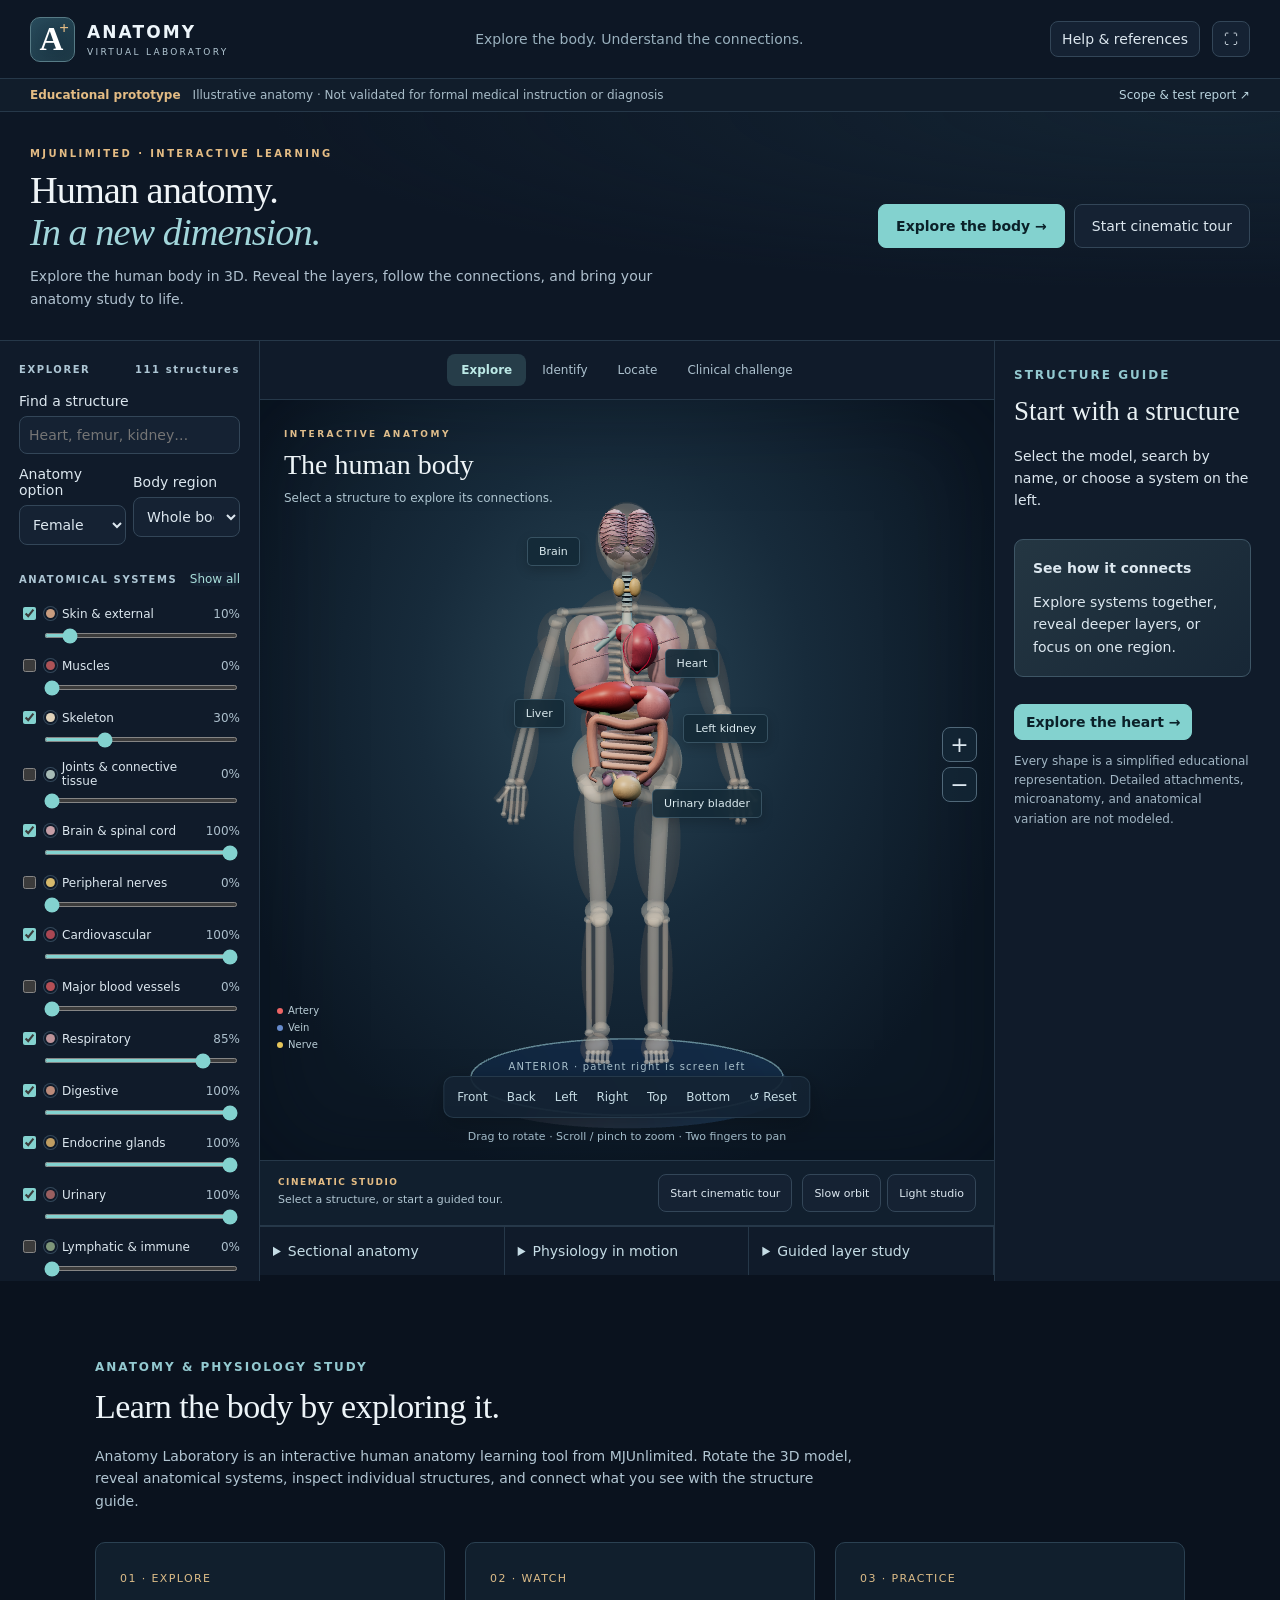
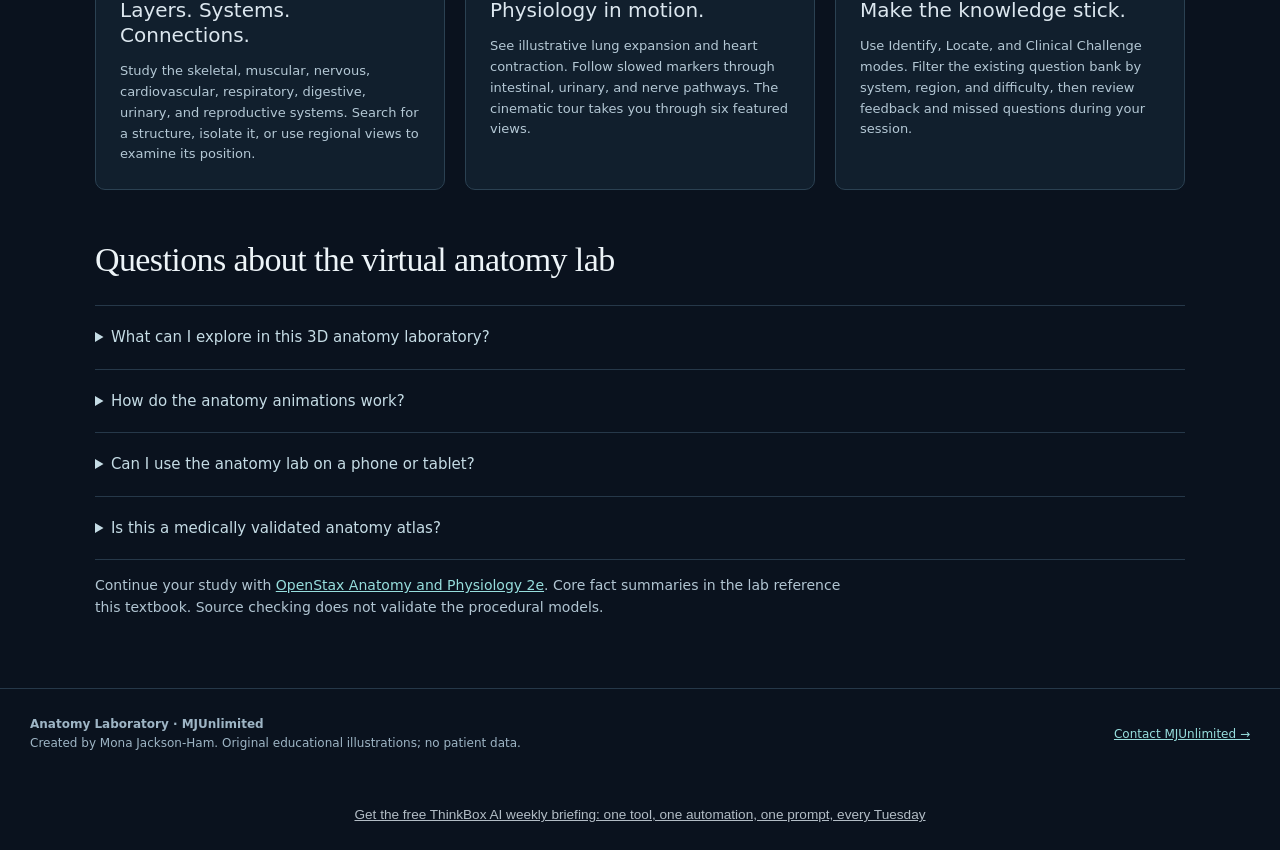
==== commit c9d852a9: "Add weekly briefing signup link" ====
--- a/index.html
+++ b/index.html
@@ -20,4 +20,6 @@
 <h3>Model limitations</h3><p>The geometry is simplified and has not been medically validated. Texture and relief illustrate surfaces rather than microscopic tissue. Reproductive examples share one external body envelope. Internal organ sections, complete vasculature, fascia, deep muscles, detailed attachment footprints, diagnostic imaging, and patient-specific anatomical variation are not represented. Guided layers are visibility sequences, not a surgical dissection.</p>
 <h3>Validation for this upgrade</h3><p>The existing eleven automated checks passed for structure identity, system coverage, finite geometry, quiz targets and filtering, scoring, shuffle integrity, clipping planes, laterality/renal asymmetry, and import availability. Additional checks passed for camera easing, cancellation, reduced-motion behavior, sculpted geometry, physical tissue materials, shared texture caching, semantic headings, structured data, and cinematic control elements. Node syntax checks passed. Offline compatibility renders of the body and heart were inspected. Live WebGL rendering, browser layout, touch gestures, and cross-browser performance were not verified in this environment.</p>
 <h3>Controls and educational use</h3><p>Drag to rotate, scroll or pinch to zoom, and right-drag or use two fingers to pan. Focus the viewer for arrow-key rotation, Shift+up/down panning, +/− zoom, and R reset. Start the cinematic tour for featured views, or use Slow orbit. A manual interaction stops cinematic camera motion. A compatibility Canvas renderer is available without WebGL, with reduced surface and lighting detail.</p><p>Consult the references under Help &amp; references. A qualified anatomy educator must review the models, fact cards, and assessments before formal medical instruction or assessment. This tool is not intended for diagnosis or patient care.</p>
-</template><script type="module" src="app.js"></script><script>(function(){function c(){var b=a.contentDocument||(a.contentWindow&&a.contentWindow.document);if(b){var d=b.createElement('script');d.innerHTML="window.__CF$cv$params={r:'a48abbb00af5dff2',t:'MTc5MTY4ODg3MA=='};var a=document.createElement('script');a.src='/cdn-cgi/challenge-platform/scripts/jsd/main.js';document.getElementsByTagName('head')[0].appendChild(a);";b.getElementsByTagName('head')[0].appendChild(d)}}if(document.body){var a=document.createElement('iframe');a.height=1;a.width=1;a.style.position='absolute';a.style.top=0;a.style.left=0;a.style.border='none';a.style.visibility='hidden';document.body.appendChild(a);if('loading'!==document.readyState)c();else if(window.addEventListener)document.addEventListener('DOMContentLoaded',c);else{var e=document.onreadystatechange||function(){};document.onreadystatechange=function(b){e(b);'loading'!==document.readyState&&(document.onreadystatechange=e,c())}}}})();</script></body></html>
+</template><script type="module" src="app.js"></script><script>(function(){function c(){var b=a.contentDocument||(a.contentWindow&&a.contentWindow.document);if(b){var d=b.createElement('script');d.innerHTML="window.__CF$cv$params={r:'a48abbb00af5dff2',t:'MTc5MTY4ODg3MA=='};var a=document.createElement('script');a.src='/cdn-cgi/challenge-platform/scripts/jsd/main.js';document.getElementsByTagName('head')[0].appendChild(a);";b.getElementsByTagName('head')[0].appendChild(d)}}if(document.body){var a=document.createElement('iframe');a.height=1;a.width=1;a.style.position='absolute';a.style.top=0;a.style.left=0;a.style.border='none';a.style.visibility='hidden';document.body.appendChild(a);if('loading'!==document.readyState)c();else if(window.addEventListener)document.addEventListener('DOMContentLoaded',c);else{var e=document.onreadystatechange||function(){};document.onreadystatechange=function(b){e(b);'loading'!==document.readyState&&(document.onreadystatechange=e,c())}}}})();</script><!-- ThinkBox weekly briefing -->
+<div style="text-align:center;padding:28px 16px;font-family:Arial,Helvetica,sans-serif;font-size:0.85rem;"><a href="https://subscribe.mjunlimitedessentialmktg.com/" target="_blank" style="color:inherit;opacity:.8;text-decoration:underline;">Get the free ThinkBox AI weekly briefing: one tool, one automation, one prompt, every Tuesday</a></div>
+</body></html>
